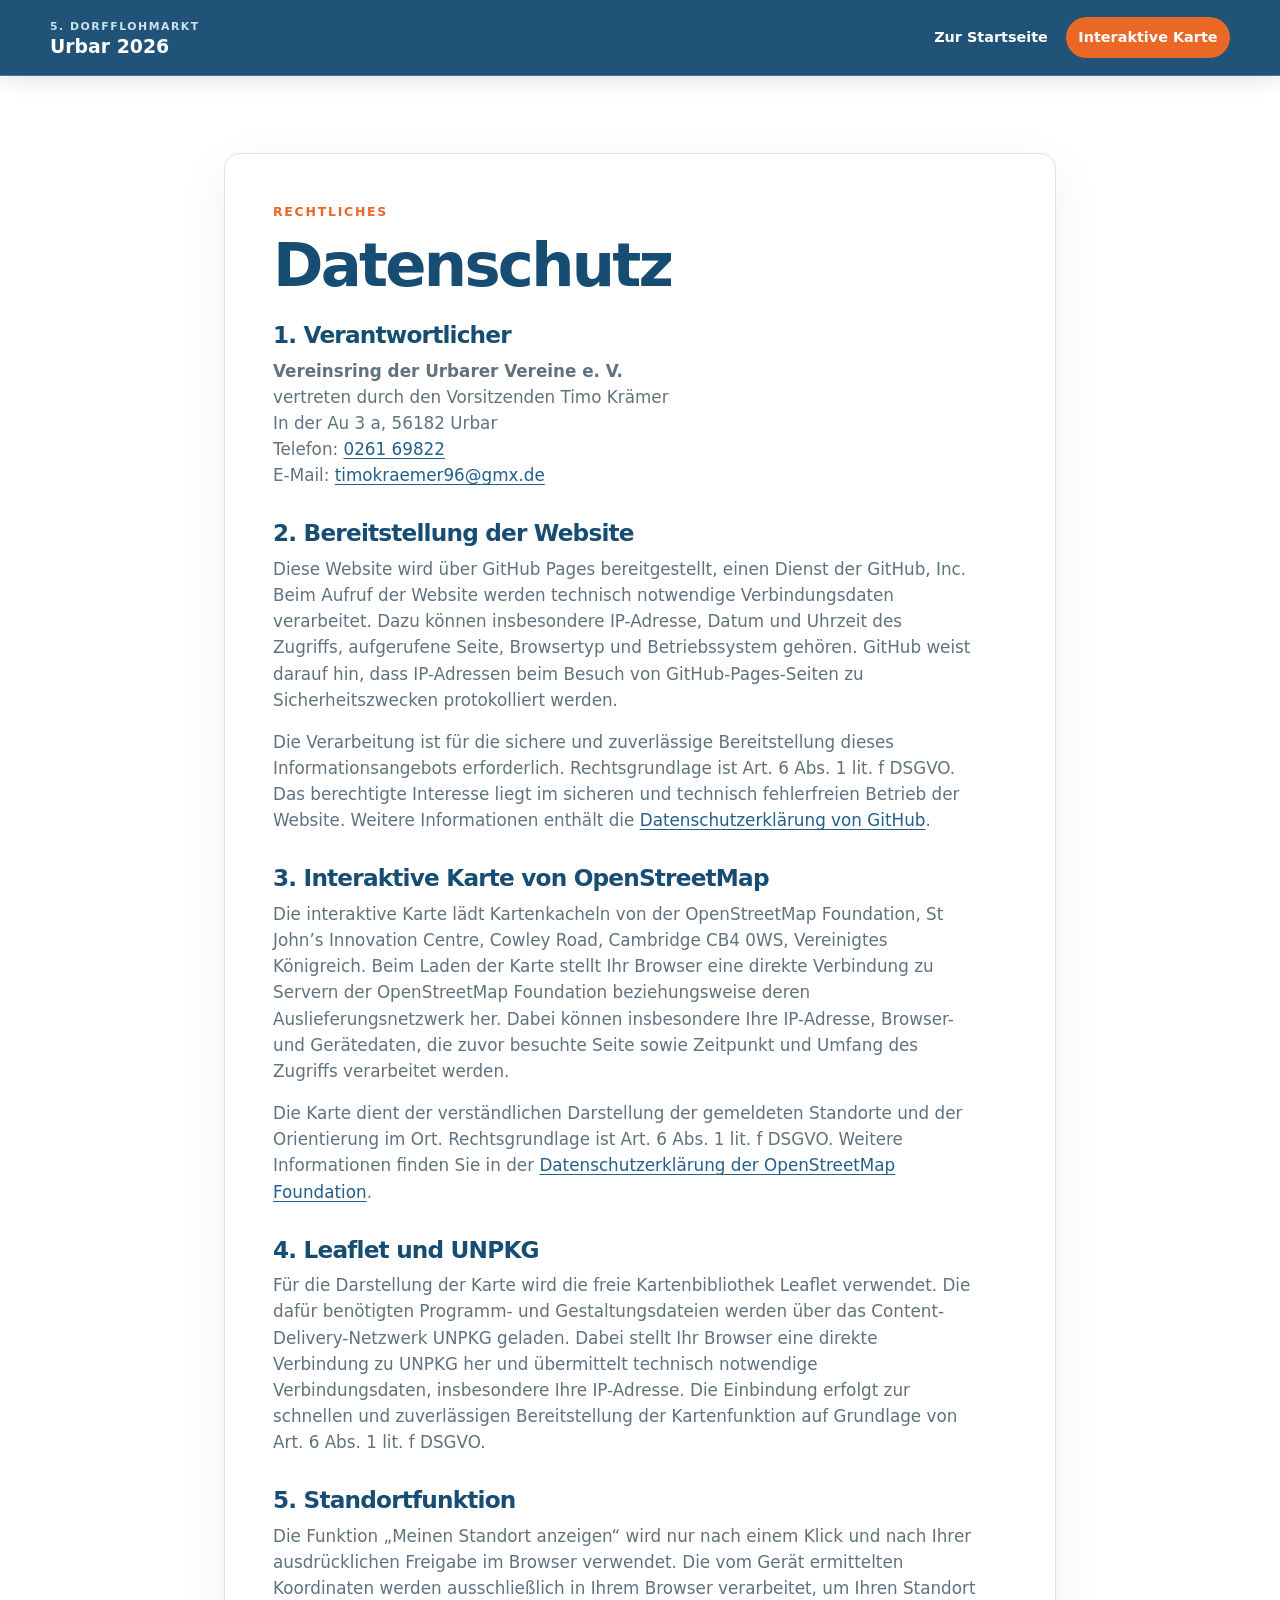
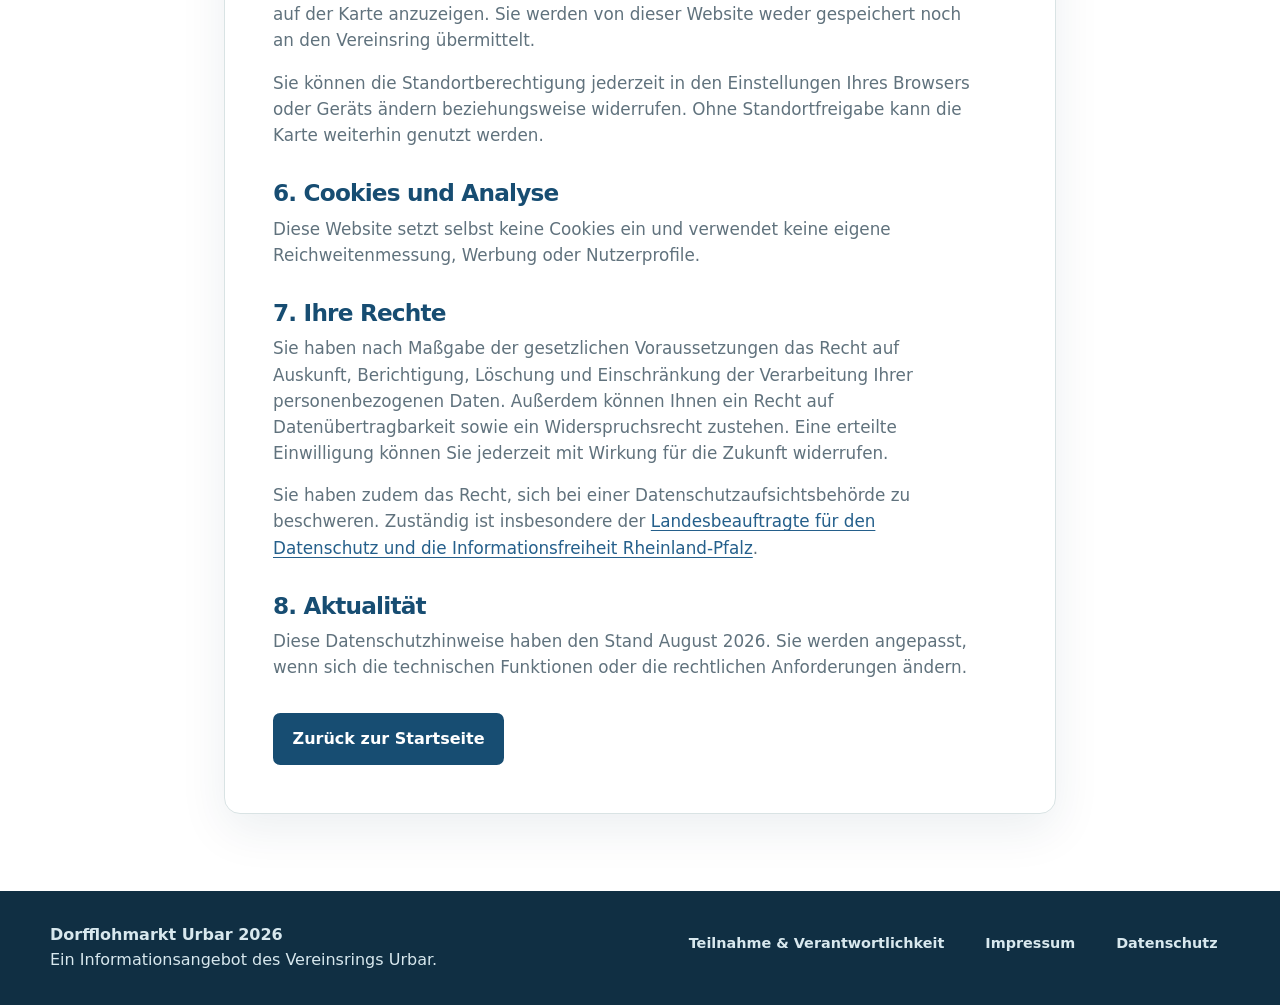
==== datenschutz.html @ 40c7b88b "Impressum und Datenschutzhinweise ergänzen" ====
<!doctype html>
<html lang="de">
<head>
  <meta charset="utf-8">
  <meta name="viewport" content="width=device-width, initial-scale=1">
  <meta name="description" content="Datenschutzhinweise der Internetseite zum Dorfflohmarkt Urbar 2026.">
  <meta name="theme-color" content="#174d72">
  <title>Datenschutz · Dorfflohmarkt Urbar 2026</title>
  <link rel="stylesheet" href="styles.css?v=20260827-12">
</head>
<body class="legal-page">
  <header class="site-header">
    <a class="brand" href="index.html" aria-label="Zur Startseite des Dorfflohmarkts Urbar">
      <span class="brand-kicker">5. Dorfflohmarkt</span>
      <span class="brand-name">Urbar 2026</span>
    </a>
    <nav aria-label="Seitennavigation">
      <a href="index.html">Zur Startseite</a>
      <a class="nav-highlight" href="index.html#karte">Interaktive Karte</a>
    </nav>
  </header>

  <main class="legal-main">
    <article class="legal-card">
      <p class="eyebrow">Rechtliches</p>
      <h1>Datenschutz</h1>

      <section>
        <h2>1. Verantwortlicher</h2>
        <p><strong>Vereinsring der Urbarer Vereine e. V.</strong><br>
          vertreten durch den Vorsitzenden Timo Krämer<br>
          In der Au 3 a, 56182 Urbar<br>
          Telefon: <a href="tel:+4926169822">0261 69822</a><br>
          E-Mail: <a href="mailto:timokraemer96@gmx.de">timokraemer96@gmx.de</a></p>
      </section>

      <section>
        <h2>2. Bereitstellung der Website</h2>
        <p>Diese Website wird über GitHub Pages bereitgestellt, einen Dienst der GitHub, Inc. Beim Aufruf der Website werden technisch notwendige Verbindungsdaten verarbeitet. Dazu können insbesondere IP-Adresse, Datum und Uhrzeit des Zugriffs, aufgerufene Seite, Browsertyp und Betriebssystem gehören. GitHub weist darauf hin, dass IP-Adressen beim Besuch von GitHub-Pages-Seiten zu Sicherheitszwecken protokolliert werden.</p>
        <p>Die Verarbeitung ist für die sichere und zuverlässige Bereitstellung dieses Informationsangebots erforderlich. Rechtsgrundlage ist Art. 6 Abs. 1 lit. f DSGVO. Das berechtigte Interesse liegt im sicheren und technisch fehlerfreien Betrieb der Website. Weitere Informationen enthält die <a href="https://docs.github.com/de/site-policy/privacy-policies/github-general-privacy-statement">Datenschutzerklärung von GitHub</a>.</p>
      </section>

      <section>
        <h2>3. Interaktive Karte von OpenStreetMap</h2>
        <p>Die interaktive Karte lädt Kartenkacheln von der OpenStreetMap Foundation, St John’s Innovation Centre, Cowley Road, Cambridge CB4 0WS, Vereinigtes Königreich. Beim Laden der Karte stellt Ihr Browser eine direkte Verbindung zu Servern der OpenStreetMap Foundation beziehungsweise deren Auslieferungsnetzwerk her. Dabei können insbesondere Ihre IP-Adresse, Browser- und Gerätedaten, die zuvor besuchte Seite sowie Zeitpunkt und Umfang des Zugriffs verarbeitet werden.</p>
        <p>Die Karte dient der verständlichen Darstellung der gemeldeten Standorte und der Orientierung im Ort. Rechtsgrundlage ist Art. 6 Abs. 1 lit. f DSGVO. Weitere Informationen finden Sie in der <a href="https://osmfoundation.org/wiki/Privacy_Policy">Datenschutzerklärung der OpenStreetMap Foundation</a>.</p>
      </section>

      <section>
        <h2>4. Leaflet und UNPKG</h2>
        <p>Für die Darstellung der Karte wird die freie Kartenbibliothek Leaflet verwendet. Die dafür benötigten Programm- und Gestaltungsdateien werden über das Content-Delivery-Netzwerk UNPKG geladen. Dabei stellt Ihr Browser eine direkte Verbindung zu UNPKG her und übermittelt technisch notwendige Verbindungsdaten, insbesondere Ihre IP-Adresse. Die Einbindung erfolgt zur schnellen und zuverlässigen Bereitstellung der Kartenfunktion auf Grundlage von Art. 6 Abs. 1 lit. f DSGVO.</p>
      </section>

      <section>
        <h2>5. Standortfunktion</h2>
        <p>Die Funktion „Meinen Standort anzeigen“ wird nur nach einem Klick und nach Ihrer ausdrücklichen Freigabe im Browser verwendet. Die vom Gerät ermittelten Koordinaten werden ausschließlich in Ihrem Browser verarbeitet, um Ihren Standort auf der Karte anzuzeigen. Sie werden von dieser Website weder gespeichert noch an den Vereinsring übermittelt.</p>
        <p>Sie können die Standortberechtigung jederzeit in den Einstellungen Ihres Browsers oder Geräts ändern beziehungsweise widerrufen. Ohne Standortfreigabe kann die Karte weiterhin genutzt werden.</p>
      </section>

      <section>
        <h2>6. Cookies und Analyse</h2>
        <p>Diese Website setzt selbst keine Cookies ein und verwendet keine eigene Reichweitenmessung, Werbung oder Nutzerprofile.</p>
      </section>

      <section>
        <h2>7. Ihre Rechte</h2>
        <p>Sie haben nach Maßgabe der gesetzlichen Voraussetzungen das Recht auf Auskunft, Berichtigung, Löschung und Einschränkung der Verarbeitung Ihrer personenbezogenen Daten. Außerdem können Ihnen ein Recht auf Datenübertragbarkeit sowie ein Widerspruchsrecht zustehen. Eine erteilte Einwilligung können Sie jederzeit mit Wirkung für die Zukunft widerrufen.</p>
        <p>Sie haben zudem das Recht, sich bei einer Datenschutzaufsichtsbehörde zu beschweren. Zuständig ist insbesondere der <a href="https://www.datenschutz.rlp.de/">Landesbeauftragte für den Datenschutz und die Informationsfreiheit Rheinland-Pfalz</a>.</p>
      </section>

      <section>
        <h2>8. Aktualität</h2>
        <p>Diese Datenschutzhinweise haben den Stand August 2026. Sie werden angepasst, wenn sich die technischen Funktionen oder die rechtlichen Anforderungen ändern.</p>
      </section>

      <a class="button button-primary legal-back" href="index.html">Zurück zur Startseite</a>
    </article>
  </main>

  <footer>
    <div class="footer-content">
      <div>
        <p><strong>Dorfflohmarkt Urbar 2026</strong></p>
        <p>Ein Informationsangebot des Vereinsrings Urbar.</p>
      </div>
      <nav class="footer-nav" aria-label="Rechtliche Hinweise">
        <a href="hinweise.html">Teilnahme &amp; Verantwortlichkeit</a>
        <a href="impressum.html">Impressum</a>
        <a href="datenschutz.html" aria-current="page">Datenschutz</a>
      </nav>
    </div>
  </footer>
</body>
</html>
---- styles.css ----
:root {
  --blue: #245f8b;
  --blue-dark: #174d72;
  --orange: #e96825;
  --orange-dark: #c94f18;
  --cream: #fffaf0;
  --sand: #f4ead8;
  --paper: #ffffff;
  --ink: #173142;
  --muted: #60727d;
  --teal: #2d7a78;
  --line: #d9e3e4;
  --shadow: 0 18px 50px rgb(23 49 66 / 14%);
  --max-width: 1180px;
}

* {
  box-sizing: border-box;
}

html {
  scroll-behavior: smooth;
  scroll-padding-top: 6rem;
}

body {
  margin: 0;
  min-height: 100%;
  background: var(--cream);
  color: var(--ink);
  font-family: system-ui, -apple-system, BlinkMacSystemFont, "Segoe UI", sans-serif;
  line-height: 1.55;
}

a {
  color: inherit;
}

img {
  display: block;
  max-width: 100%;
}

h1,
h2,
h3,
p,
figure {
  margin-top: 0;
}

h1,
h2,
h3 {
  line-height: 1.1;
}

h1 {
  max-width: 12ch;
  margin-bottom: 1rem;
  color: var(--blue-dark);
  font-size: clamp(2.6rem, 7vw, 5.7rem);
  letter-spacing: -0.045em;
}

h2 {
  margin-bottom: 1rem;
  color: var(--blue-dark);
  font-size: clamp(2rem, 5vw, 3.5rem);
  letter-spacing: -0.035em;
}

h3 {
  color: var(--blue-dark);
  font-size: 1.2rem;
}

.site-header {
  position: sticky;
  z-index: 1000;
  top: 0;
  display: flex;
  align-items: center;
  justify-content: space-between;
  gap: 1.5rem;
  min-height: 4.75rem;
  padding: 0.75rem max(1rem, calc((100vw - var(--max-width)) / 2));
  border-bottom: 1px solid rgb(255 255 255 / 18%);
  background: rgb(23 77 114 / 96%);
  box-shadow: 0 5px 18px rgb(23 49 66 / 12%);
  color: white;
  backdrop-filter: blur(10px);
}

.brand {
  display: flex;
  flex-direction: column;
  text-decoration: none;
}

.brand-kicker {
  color: #cbe4eb;
  font-size: 0.68rem;
  font-weight: 800;
  letter-spacing: 0.14em;
  text-transform: uppercase;
}

.brand-name {
  font-size: 1.18rem;
  font-weight: 850;
  line-height: 1.1;
}

nav {
  display: flex;
  align-items: center;
  gap: 0.35rem;
}

nav a {
  padding: 0.58rem 0.78rem;
  border-radius: 999px;
  font-size: 0.9rem;
  font-weight: 750;
  text-decoration: none;
}

nav a:hover,
nav a:focus-visible {
  background: rgb(255 255 255 / 13%);
}

nav .nav-highlight {
  background: var(--orange);
  color: white;
}

nav .nav-highlight:hover,
nav .nav-highlight:focus-visible {
  background: var(--orange-dark);
}

.hero {
  display: grid;
  align-items: center;
  gap: clamp(2rem, 6vw, 5rem);
  width: min(var(--max-width), calc(100% - 2rem));
  min-height: calc(100vh - 4.75rem);
  margin: 0 auto;
  padding: clamp(2.5rem, 7vw, 6rem) 0;
}

.hero::before {
  position: absolute;
  z-index: -1;
  top: 8rem;
  left: -7rem;
  width: 18rem;
  height: 18rem;
  border-radius: 50%;
  background: #cfe9ea;
  content: "";
  filter: blur(1px);
  opacity: 0.75;
}

.eyebrow {
  margin-bottom: 0.65rem;
  color: var(--orange);
  font-size: 0.78rem;
  font-weight: 850;
  letter-spacing: 0.14em;
  text-transform: uppercase;
}

.hero-date {
  display: inline-block;
  margin-bottom: 1.25rem;
  padding: 0.42rem 0.72rem;
  border-radius: 0.35rem;
  background: var(--orange);
  color: white;
  font-size: clamp(1.05rem, 2.6vw, 1.35rem);
  font-weight: 850;
}

.hero-intro {
  max-width: 35rem;
  margin-bottom: 1.8rem;
  color: var(--muted);
  font-size: clamp(1.05rem, 2.2vw, 1.25rem);
}

.hero-actions {
  display: flex;
  flex-wrap: wrap;
  gap: 0.75rem;
}

.button {
  display: inline-flex;
  align-items: center;
  justify-content: center;
  min-height: 3rem;
  padding: 0.72rem 1.1rem;
  border: 2px solid var(--blue-dark);
  border-radius: 0.45rem;
  font-weight: 800;
  text-decoration: none;
}

.button-primary {
  background: var(--blue-dark);
  color: white;
}

.button-secondary {
  background: transparent;
  color: var(--blue-dark);
}

.hero-poster {
  width: min(100%, 31rem);
  margin: 0 auto;
  padding: 0.6rem;
  border-radius: 1.25rem;
  background: white;
  box-shadow: var(--shadow);
  transform: rotate(0.8deg);
}

.hero-poster img {
  width: 100%;
  border-radius: 0.75rem;
}

.info-section {
  padding: clamp(4rem, 8vw, 7rem) max(1rem, calc((100vw - var(--max-width)) / 2));
  background: var(--blue-dark);
  color: white;
}

.info-section h2,
.info-section h3 {
  color: white;
}

.info-section .eyebrow {
  color: #ffb17f;
}

.info-grid {
  display: grid;
  gap: 1rem;
  margin-top: 2rem;
}

.info-grid article {
  padding: 1.35rem;
  border: 1px solid rgb(255 255 255 / 18%);
  border-radius: 0.8rem;
  background: rgb(255 255 255 / 7%);
}

.info-grid article p {
  margin-bottom: 0;
  color: #d8e8ee;
}

.info-number {
  display: block;
  margin-bottom: 1.5rem;
  color: #ffb17f;
  font-size: 0.82rem;
  font-weight: 850;
}

.map-area {
  padding: clamp(4rem, 8vw, 7rem) max(1rem, calc((100vw - var(--max-width)) / 2));
  background: #eef5f3;
}

.section-heading {
  display: flex;
  align-items: end;
  justify-content: space-between;
  gap: 1.5rem;
  margin-bottom: 1.4rem;
}

.section-heading h2 {
  margin-bottom: 0;
}

.stand-count {
  margin-bottom: 0.35rem;
  color: var(--muted);
  font-size: 0.92rem;
  font-weight: 700;
  text-align: right;
}

.location-tools {
  display: flex;
  align-items: center;
  flex-wrap: wrap;
  gap: 0.8rem 1rem;
  margin-bottom: 1rem;
}

.location-button {
  display: inline-flex;
  align-items: center;
  justify-content: center;
  gap: 0.55rem;
  min-height: 3rem;
  padding: 0.7rem 1rem;
  border: 0;
  border-radius: 0.5rem;
  background: var(--blue-dark);
  box-shadow: 0 5px 16px rgb(23 77 114 / 18%);
  color: white;
  font: inherit;
  font-weight: 800;
  cursor: pointer;
}

.location-button:hover,
.location-button:focus-visible {
  background: var(--blue);
}

.location-button:focus-visible {
  outline: 3px solid var(--orange);
  outline-offset: 2px;
}

.location-button:disabled {
  cursor: wait;
  opacity: 0.68;
}

.location-symbol {
  font-size: 1.35rem;
  line-height: 1;
}

.location-status {
  flex: 1 1 18rem;
  margin-bottom: 0;
  color: var(--muted);
  font-size: 0.88rem;
}

.location-status[data-state="success"] {
  color: var(--teal);
  font-weight: 700;
}

.location-status[data-state="error"] {
  color: #a63c22;
  font-weight: 700;
}

.user-location-marker {
  display: grid;
  width: 1.55rem;
  height: 1.55rem;
  place-items: center;
  border: 3px solid white;
  border-radius: 50%;
  background: var(--blue);
  box-shadow: 0 0 0 5px rgb(36 95 139 / 25%), 0 3px 10px rgb(0 0 0 / 30%);
}

.user-location-marker::after {
  width: 0.42rem;
  height: 0.42rem;
  border-radius: 50%;
  background: white;
  content: "";
}

.map-layout {
  display: grid;
  overflow: hidden;
  border: 1px solid var(--line);
  border-radius: 1rem;
  background: white;
  box-shadow: var(--shadow);
}

#map {
  width: 100%;
  height: min(65vh, 43rem);
  min-height: 25rem;
  background: #dfeae7;
}

.stand-list-section {
  padding: 1.25rem;
  background: var(--paper);
}

#empty-message {
  color: var(--muted);
}

.stand-list {
  display: grid;
  gap: 0.75rem;
  margin: 0;
  padding: 0;
  list-style: none;
}

.stand-card {
  padding: 0.9rem 1rem;
  border: 1px solid var(--line);
  border-radius: 0.7rem;
  background: white;
  cursor: pointer;
}

.stand-card:hover {
  border-color: var(--teal);
}

.stand-card:focus-visible {
  outline: 3px solid var(--orange);
  outline-offset: 2px;
}

.stand-card strong,
.stand-card span {
  display: block;
}

.stand-card span {
  color: var(--muted);
  font-size: 0.92rem;
}

.marker-number {
  display: grid;
  width: 2.15rem;
  height: 2.15rem;
  place-items: center;
  border: 2px solid white;
  border-radius: 50%;
  background: var(--orange);
  box-shadow: 0 2px 9px rgb(0 0 0 / 30%);
  color: white;
  font-size: 0.78rem;
  font-weight: 850;
}

.service-list {
  display: grid;
  gap: 0.65rem;
  margin: 0;
  padding: 0;
  list-style: none;
}

.map-accordion {
  overflow: hidden;
  border: 1px solid var(--line);
  border-radius: 0.75rem;
  background: white;
}

.map-accordion + .map-accordion {
  margin-top: 0.75rem;
}

.map-accordion summary {
  display: flex;
  align-items: center;
  justify-content: space-between;
  gap: 0.75rem;
  padding: 1rem;
  color: var(--blue-dark);
  font-weight: 850;
  cursor: pointer;
  list-style: none;
}

.map-accordion summary::-webkit-details-marker {
  display: none;
}

.map-accordion summary::after {
  display: grid;
  width: 1.65rem;
  height: 1.65rem;
  flex: 0 0 auto;
  place-items: center;
  border-radius: 50%;
  background: #e7f0f6;
  color: var(--blue-dark);
  content: "+";
  font-size: 1.2rem;
  line-height: 1;
}

.map-accordion[open] summary {
  border-bottom: 1px solid var(--line);
}

.map-accordion[open] summary::after {
  content: "−";
}

.map-accordion summary:hover,
.map-accordion summary:focus-visible {
  background: #f3f8f7;
}

.map-accordion summary:focus-visible {
  outline: 3px solid var(--orange);
  outline-offset: -3px;
}

.map-accordion-content {
  padding: 0.85rem;
}

.map-accordion-content #empty-message {
  margin-bottom: 0;
}

.service-card {
  display: grid;
  grid-template-columns: 2.25rem minmax(0, 1fr);
  gap: 0.75rem;
  padding: 0.8rem;
  border: 1px solid var(--line);
  border-radius: 0.7rem;
  background: #f8fbfa;
  cursor: pointer;
}

.service-card:hover {
  border-color: var(--teal);
}

.service-card:focus-visible {
  outline: 3px solid var(--orange);
  outline-offset: 2px;
}

.service-card-symbol,
.service-marker {
  display: grid;
  place-items: center;
  border: 2px solid white;
  border-radius: 0.55rem;
  box-shadow: 0 2px 9px rgb(0 0 0 / 25%);
  color: white;
  font-weight: 900;
}

.service-card-symbol {
  width: 2.25rem;
  height: 2.25rem;
  align-self: start;
  font-size: 0.9rem;
}

.service-marker {
  width: 2.15rem;
  height: 2.15rem;
  font-size: 0.85rem;
}

.service-card-symbol-parkplatz,
.service-marker-parkplatz {
  background: var(--blue);
}

.service-card-symbol-verpflegung,
.service-marker-verpflegung {
  background: var(--orange-dark);
}

.service-card-copy,
.service-card-copy > span {
  display: block;
}

.service-card-copy > strong {
  color: var(--blue-dark);
  font-size: 0.9rem;
}

.service-card-copy > span:not(.service-type) {
  margin-top: 0.12rem;
  color: var(--muted);
  font-size: 0.78rem;
}

.service-type {
  width: max-content;
  margin-top: 0.4rem;
  padding: 0.18rem 0.42rem;
  border-radius: 999px;
  font-size: 0.66rem;
  font-weight: 850;
}

.service-type-parkplatz {
  background: #e1edf5;
  color: var(--blue-dark);
}

.service-type-verpflegung {
  background: #fff0d2;
  color: #995014;
}

.service-popup .service-type {
  display: inline-flex;
}

footer {
  display: grid;
  gap: 1rem;
  padding: 2rem max(1rem, calc((100vw - var(--max-width)) / 2));
  background: #102f43;
  color: #d8e8ee;
}

footer p {
  margin-bottom: 0;
}

.footer-small {
  font-size: 0.76rem;
  opacity: 0.8;
}

.footer-content {
  display: flex;
  align-items: flex-start;
  justify-content: space-between;
  gap: 1.5rem;
}

.footer-nav {
  display: flex;
  flex-wrap: wrap;
  justify-content: flex-end;
  gap: 0.45rem 1rem;
}

footer a {
  color: inherit;
  text-underline-offset: 0.2em;
}

.footer-nav a {
  font-weight: 750;
}

.legal-page {
  min-height: 100vh;
  background: var(--paper);
}

.legal-main {
  min-height: calc(100vh - 18rem);
  padding: clamp(2rem, 6vw, 5rem) max(1rem, calc((100vw - 52rem) / 2));
}

.legal-card {
  padding: clamp(1.5rem, 5vw, 3rem);
  border: 1px solid var(--line);
  border-radius: 1rem;
  background: white;
  box-shadow: 0 1rem 3rem rgb(18 53 72 / 8%);
}

.legal-card h1 {
  margin-bottom: 1.5rem;
  color: var(--blue-dark);
  font-size: clamp(2rem, 6vw, 3.8rem);
}

.legal-card p:not(.eyebrow) {
  max-width: 44rem;
  color: var(--muted);
  font-size: 1.05rem;
}

.legal-card section + section {
  margin-top: 2rem;
}

.legal-card h2 {
  margin-bottom: 0.65rem;
  color: var(--blue-dark);
  font-size: clamp(1.15rem, 3vw, 1.45rem);
}

.legal-card a:not(.button) {
  color: var(--blue);
  text-underline-offset: 0.18em;
}

.legal-back {
  margin-top: 1rem;
}

.visually-hidden {
  position: absolute;
  width: 1px;
  height: 1px;
  padding: 0;
  margin: -1px;
  overflow: hidden;
  clip: rect(0, 0, 0, 0);
  white-space: nowrap;
  border: 0;
}

@media (min-width: 760px) {
  .hero {
    grid-template-columns: minmax(0, 1.05fr) minmax(20rem, 0.75fr);
  }

  .info-grid {
    grid-template-columns: repeat(3, 1fr);
  }

  .map-layout {
    grid-template-columns: minmax(0, 1.8fr) minmax(20rem, 1fr);
  }

  .stand-list-section {
    max-height: min(65vh, 43rem);
    overflow-y: auto;
    padding: 1.5rem;
  }
}

@media (max-width: 620px) {
  .site-header {
    align-items: flex-start;
    flex-direction: column;
    gap: 0.55rem;
  }

  nav {
    width: 100%;
  }

  nav a {
    flex: 1;
    padding: 0.48rem 0.35rem;
    font-size: 0.78rem;
    text-align: center;
  }

  .footer-content {
    flex-direction: column;
  }

  .footer-nav {
    justify-content: flex-start;
  }

  .hero {
    min-height: auto;
  }

  .hero-copy {
    text-align: center;
  }

  h1 {
    margin-right: auto;
    margin-left: auto;
  }

  .hero-actions {
    justify-content: center;
  }

  .hero-poster {
    transform: none;
  }

  .section-heading {
    align-items: flex-start;
    flex-direction: column;
    gap: 0.25rem;
  }

  .stand-count {
    text-align: left;
  }

  #map {
    height: 58vh;
    min-height: 22rem;
  }

  .stand-list-section {
    padding: 0.85rem;
  }

  .map-accordion summary {
    padding: 0.9rem;
  }

  .map-accordion-content {
    padding: 0.7rem;
  }

  .location-card {
    padding: 0.85rem;
  }
}

@media (prefers-reduced-motion: reduce) {
  html {
    scroll-behavior: auto;
  }
}


/* Orte mit einem oder mehreren Ständen */
.location-card {
  padding: 1rem;
  border: 1px solid var(--line);
  border-radius: 0.75rem;
  background: white;
  cursor: pointer;
}

.location-card:hover {
  border-color: var(--teal);
}

.location-card:focus-visible {
  outline: 3px solid var(--orange);
  outline-offset: 2px;
}

.location-card-heading {
  display: grid;
  align-items: flex-start;
  justify-items: start;
  gap: 0.45rem;
}

.location-card-heading > strong {
  color: var(--blue-dark);
}

.location-address {
  display: block;
  margin-top: 0.35rem;
  color: var(--muted);
  font-size: 0.88rem;
}

.place-type {
  display: inline-flex;
  max-width: 100%;
  padding: 0.22rem 0.48rem;
  border-radius: 999px;
  font-size: 0.68rem;
  font-weight: 800;
  line-height: 1.25;
  text-align: left;
}

.place-type-private {
  background: #e7f0f6;
  color: var(--blue-dark);
}

.place-type-group {
  background: #dff0e8;
  color: #226457;
}

.location-stands,
.popup-stands {
  display: grid;
  gap: 0.5rem;
  margin: 0.8rem 0 0;
  padding: 0;
  list-style: none;
}

.location-stands > li {
  padding-top: 0.55rem;
  border-top: 1px solid var(--line);
}

.stand-line,
.stand-offer,
.feature-list {
  display: block;
}

.stand-line > strong {
  color: var(--ink);
  font-size: 0.9rem;
}

.stand-offer {
  margin-top: 0.12rem;
  color: var(--muted);
  font-size: 0.83rem;
}

.feature-list {
  margin-top: 0.35rem;
}

.feature-badge {
  display: inline-flex;
  margin: 0 0.25rem 0.2rem 0;
  padding: 0.2rem 0.45rem;
  border-radius: 0.3rem;
  background: #edf2f2;
  color: var(--ink);
  font-size: 0.7rem;
  font-weight: 800;
}

.feature-cake {
  background: #fff0d2;
  color: #995014;
}

.marker-group {
  background: var(--teal);
  font-size: 0.7rem;
}

.location-popup {
  display: grid;
  gap: 0.28rem;
  min-width: 13rem;
}

.location-popup-title {
  color: var(--blue-dark);
  font-size: 1rem;
}

.location-popup .place-type {
  width: max-content;
  margin-top: 0.2rem;
}

.popup-stands > li {
  padding-top: 0.45rem;
  border-top: 1px solid #dfe6e7;
}
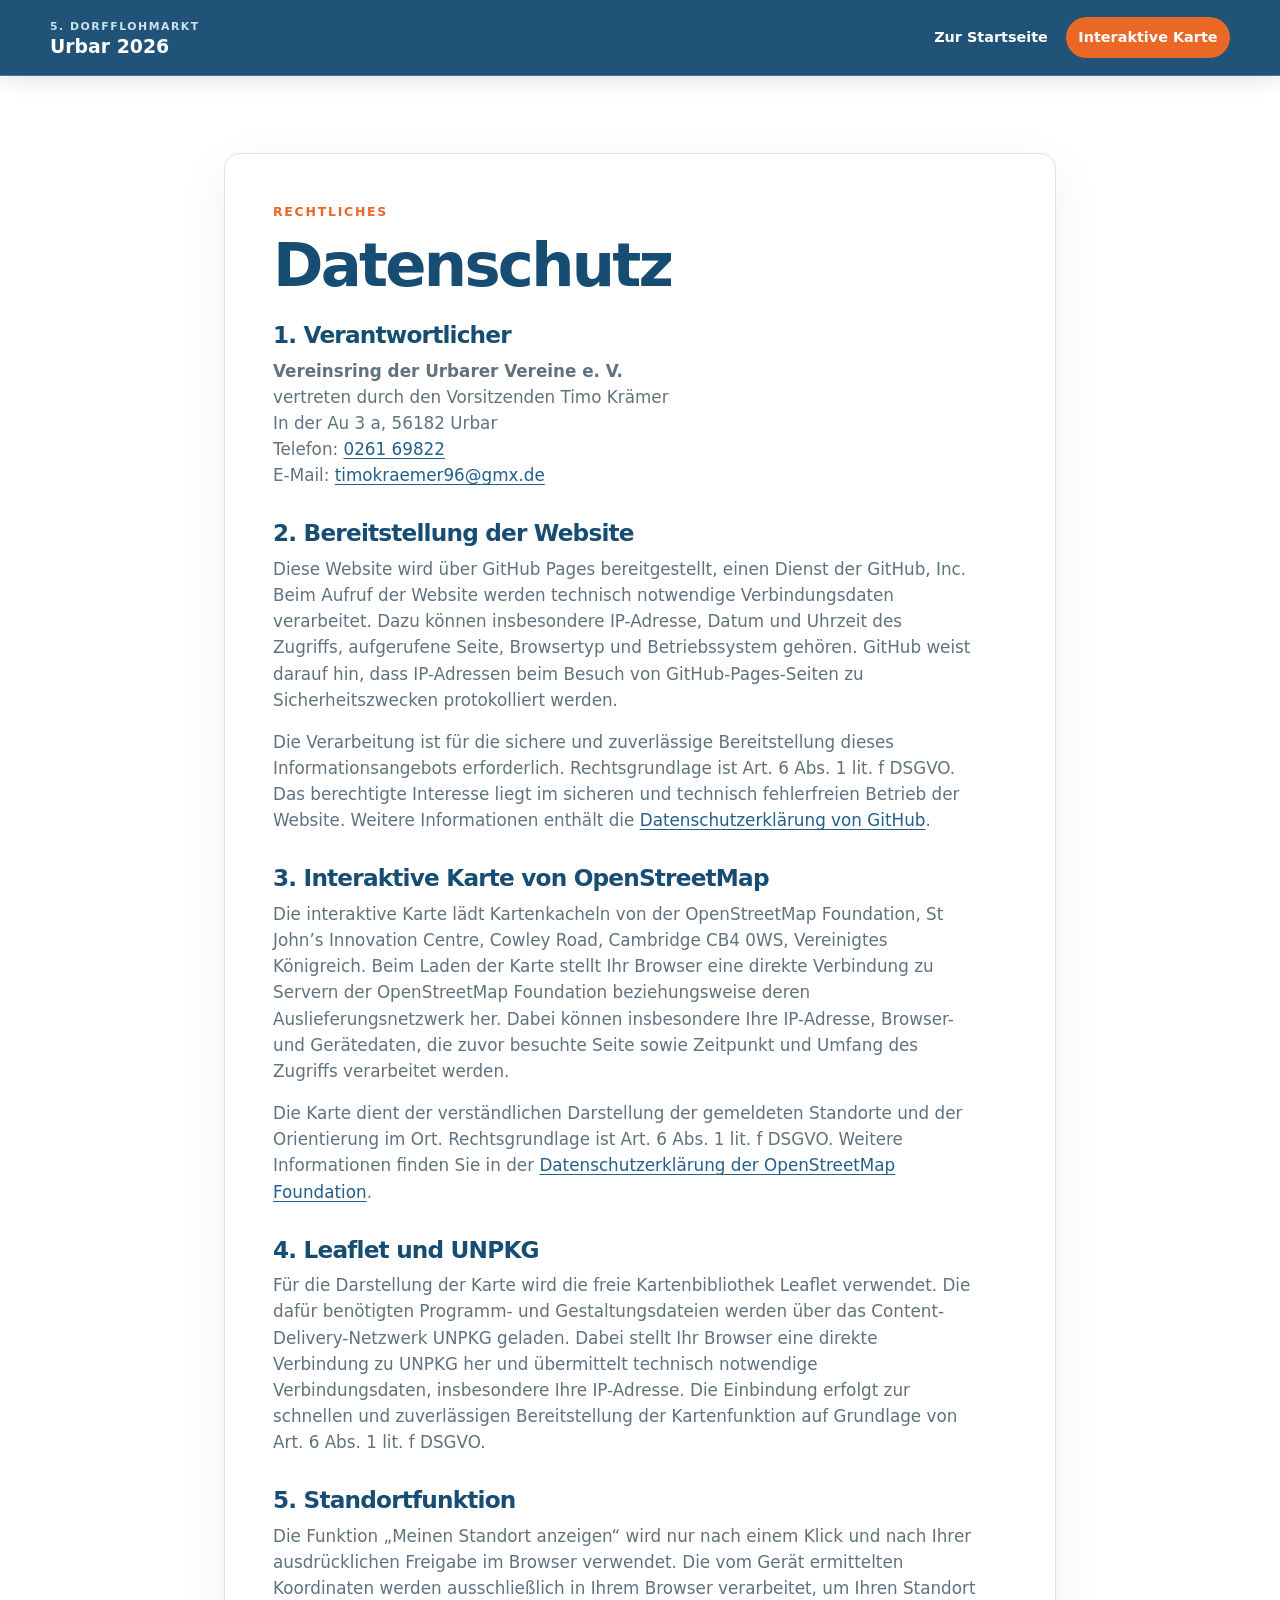
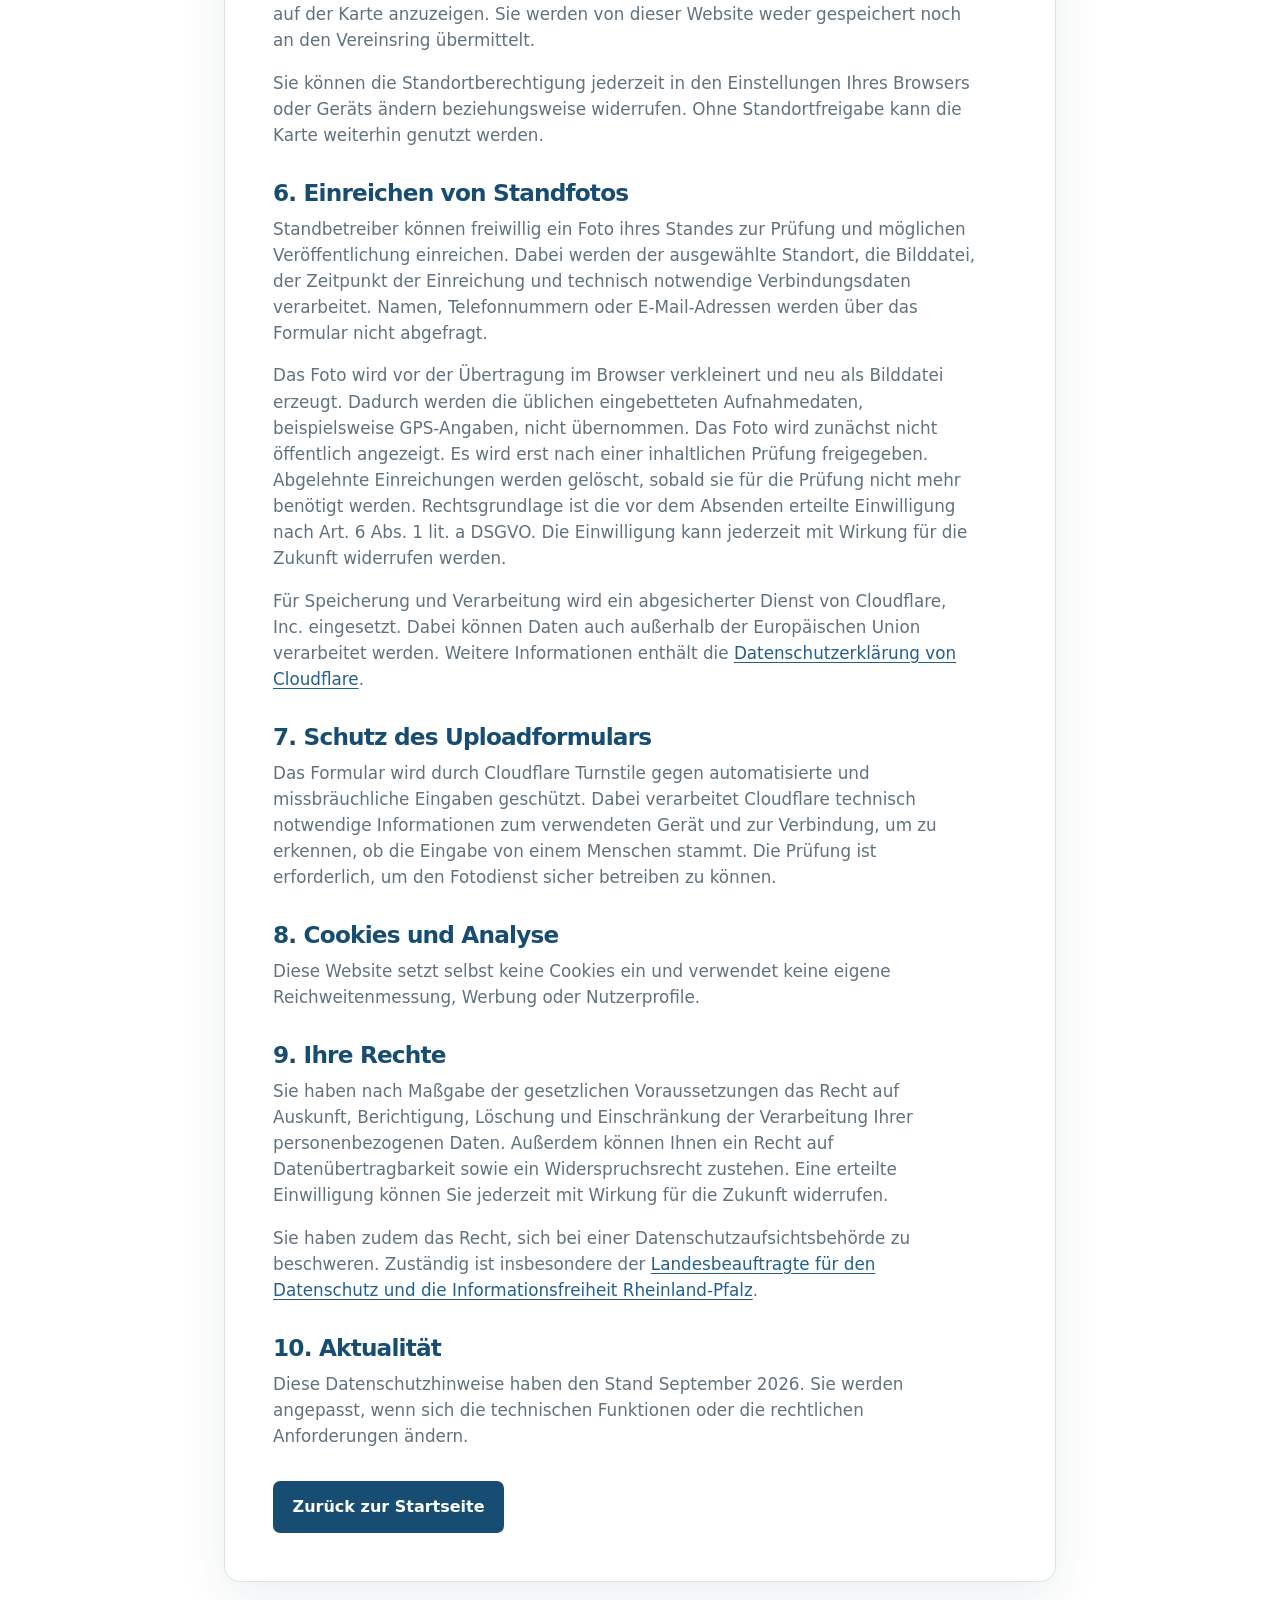
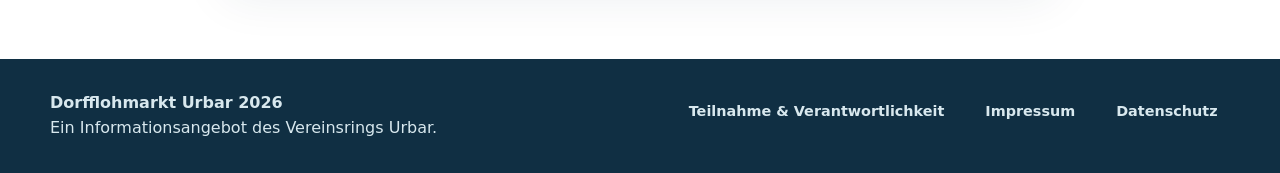
==== commit c1434d09: "Foto-Testseite: datenschutz.html aktualisieren" ====
--- a/datenschutz.html
+++ b/datenschutz.html
@@ -58,19 +58,31 @@
       </section>
 
       <section>
-        <h2>6. Cookies und Analyse</h2>
+        <h2>6. Einreichen von Standfotos</h2>
+        <p>Standbetreiber können freiwillig ein Foto ihres Standes zur Prüfung und möglichen Veröffentlichung einreichen. Dabei werden der ausgewählte Standort, die Bilddatei, der Zeitpunkt der Einreichung und technisch notwendige Verbindungsdaten verarbeitet. Namen, Telefonnummern oder E-Mail-Adressen werden über das Formular nicht abgefragt.</p>
+        <p>Das Foto wird vor der Übertragung im Browser verkleinert und neu als Bilddatei erzeugt. Dadurch werden die üblichen eingebetteten Aufnahmedaten, beispielsweise GPS-Angaben, nicht übernommen. Das Foto wird zunächst nicht öffentlich angezeigt. Es wird erst nach einer inhaltlichen Prüfung freigegeben. Abgelehnte Einreichungen werden gelöscht, sobald sie für die Prüfung nicht mehr benötigt werden. Rechtsgrundlage ist die vor dem Absenden erteilte Einwilligung nach Art. 6 Abs. 1 lit. a DSGVO. Die Einwilligung kann jederzeit mit Wirkung für die Zukunft widerrufen werden.</p>
+        <p>Für Speicherung und Verarbeitung wird ein abgesicherter Dienst von Cloudflare, Inc. eingesetzt. Dabei können Daten auch außerhalb der Europäischen Union verarbeitet werden. Weitere Informationen enthält die <a href="https://www.cloudflare.com/privacypolicy/">Datenschutzerklärung von Cloudflare</a>.</p>
+      </section>
+
+      <section>
+        <h2>7. Schutz des Uploadformulars</h2>
+        <p>Das Formular wird durch Cloudflare Turnstile gegen automatisierte und missbräuchliche Eingaben geschützt. Dabei verarbeitet Cloudflare technisch notwendige Informationen zum verwendeten Gerät und zur Verbindung, um zu erkennen, ob die Eingabe von einem Menschen stammt. Die Prüfung ist erforderlich, um den Fotodienst sicher betreiben zu können.</p>
+      </section>
+
+      <section>
+        <h2>8. Cookies und Analyse</h2>
         <p>Diese Website setzt selbst keine Cookies ein und verwendet keine eigene Reichweitenmessung, Werbung oder Nutzerprofile.</p>
       </section>
 
       <section>
-        <h2>7. Ihre Rechte</h2>
+        <h2>9. Ihre Rechte</h2>
         <p>Sie haben nach Maßgabe der gesetzlichen Voraussetzungen das Recht auf Auskunft, Berichtigung, Löschung und Einschränkung der Verarbeitung Ihrer personenbezogenen Daten. Außerdem können Ihnen ein Recht auf Datenübertragbarkeit sowie ein Widerspruchsrecht zustehen. Eine erteilte Einwilligung können Sie jederzeit mit Wirkung für die Zukunft widerrufen.</p>
         <p>Sie haben zudem das Recht, sich bei einer Datenschutzaufsichtsbehörde zu beschweren. Zuständig ist insbesondere der <a href="https://www.datenschutz.rlp.de/">Landesbeauftragte für den Datenschutz und die Informationsfreiheit Rheinland-Pfalz</a>.</p>
       </section>
 
       <section>
-        <h2>8. Aktualität</h2>
-        <p>Diese Datenschutzhinweise haben den Stand August 2026. Sie werden angepasst, wenn sich die technischen Funktionen oder die rechtlichen Anforderungen ändern.</p>
+        <h2>10. Aktualität</h2>
+        <p>Diese Datenschutzhinweise haben den Stand September 2026. Sie werden angepasst, wenn sich die technischen Funktionen oder die rechtlichen Anforderungen ändern.</p>
       </section>
 
       <a class="button button-primary legal-back" href="index.html">Zurück zur Startseite</a>
--- a/styles.css
+++ b/styles.css
@@ -141,6 +141,206 @@
   background: var(--orange-dark);
 }
 
+.photo-main {
+  width: min(760px, calc(100% - 2rem));
+  margin: 0 auto;
+  padding: clamp(2.5rem, 7vw, 5rem) 0;
+}
+
+.photo-card {
+  padding: clamp(1.25rem, 4vw, 2.5rem);
+  border: 1px solid var(--line);
+  border-radius: 1rem;
+  background: var(--paper);
+  box-shadow: var(--shadow);
+}
+
+.photo-card h1 {
+  max-width: 15ch;
+  font-size: clamp(2.25rem, 7vw, 4.4rem);
+}
+
+.photo-intro {
+  max-width: 60ch;
+  color: var(--muted);
+  font-size: 1.05rem;
+}
+
+.photo-notice {
+  margin: 1.5rem 0;
+  padding: 1rem;
+  border-left: 5px solid var(--orange);
+  border-radius: 0.45rem;
+  background: #fff4e8;
+}
+
+.photo-form {
+  display: grid;
+  gap: 1.2rem;
+  margin-top: 1.75rem;
+}
+
+.form-field {
+  display: grid;
+  gap: 0.45rem;
+}
+
+.form-field label,
+.photo-consent strong {
+  color: var(--blue-dark);
+  font-weight: 800;
+}
+
+.form-field select,
+.form-field input[type="file"] {
+  width: 100%;
+  min-height: 3.25rem;
+  padding: 0.7rem 0.8rem;
+  border: 2px solid var(--line);
+  border-radius: 0.55rem;
+  background: white;
+  color: var(--ink);
+  font: inherit;
+}
+
+.form-field select:focus-visible,
+.form-field input[type="file"]:focus-visible {
+  border-color: var(--blue);
+  outline: 3px solid rgb(36 95 139 / 18%);
+}
+
+.field-help {
+  margin: 0;
+  color: var(--muted);
+  font-size: 0.92rem;
+}
+
+.photo-preview {
+  display: none;
+  overflow: hidden;
+  max-width: 34rem;
+  border-radius: 0.75rem;
+  background: var(--sand);
+}
+
+.photo-preview[data-visible="true"] {
+  display: block;
+}
+
+.photo-preview img {
+  width: 100%;
+  max-height: 28rem;
+  object-fit: contain;
+}
+
+.photo-consent {
+  display: grid;
+  grid-template-columns: auto 1fr;
+  gap: 0.75rem;
+  align-items: start;
+}
+
+.photo-consent input {
+  width: 1.35rem;
+  height: 1.35rem;
+  margin-top: 0.15rem;
+}
+
+.photo-submit {
+  width: 100%;
+  cursor: pointer;
+}
+
+.photo-submit:disabled {
+  cursor: wait;
+  opacity: 0.65;
+}
+
+.photo-status {
+  display: none;
+  margin: 0;
+  padding: 0.9rem 1rem;
+  border-radius: 0.5rem;
+  font-weight: 750;
+}
+
+.photo-status[data-state="loading"],
+.photo-status[data-state="success"],
+.photo-status[data-state="error"] {
+  display: block;
+}
+
+.photo-status[data-state="loading"] {
+  background: #eef5f8;
+  color: var(--blue-dark);
+}
+
+.photo-status[data-state="success"] {
+  background: #e6f4ec;
+  color: #175f3b;
+}
+
+.photo-status[data-state="error"] {
+  background: #fff0eb;
+  color: #a93f20;
+}
+
+.location-action-photo {
+  background: #fff4e8;
+  color: var(--orange-dark);
+}
+
+.stand-photo {
+  width: 100%;
+  max-height: 18rem;
+  margin: 0.85rem 0;
+  border-radius: 0.6rem;
+  background: var(--sand);
+  object-fit: cover;
+}
+
+.stand-photo-popup {
+  max-height: 14rem;
+}
+
+.admin-uploads {
+  display: grid;
+  gap: 1rem;
+  margin-top: 1.5rem;
+}
+
+.admin-upload-card {
+  padding: 1rem;
+  border: 1px solid var(--line);
+  border-radius: 0.75rem;
+  background: #f9fbfb;
+}
+
+.admin-upload-card h2 {
+  margin-bottom: 0.4rem;
+  font-size: 1.2rem;
+}
+
+.admin-upload-card img {
+  width: 100%;
+  max-height: 32rem;
+  margin: 1rem 0;
+  border-radius: 0.6rem;
+  object-fit: contain;
+}
+
+.admin-upload-actions {
+  display: flex;
+  flex-wrap: wrap;
+  gap: 0.6rem;
+}
+
+@media (max-width: 760px) {
+  .site-header nav a[href="foto.html"] {
+    display: none;
+  }
+}
+
 .hero {
   display: grid;
   align-items: center;
@@ -363,6 +563,35 @@
   font-weight: 700;
 }
 
+.map-search {
+  display: grid;
+  grid-template-columns: minmax(0, 32rem);
+  gap: 0.35rem;
+  margin-bottom: 1rem;
+}
+
+.map-search input {
+  width: 100%;
+  min-height: 3rem;
+  padding: 0.7rem 0.9rem;
+  border: 1px solid #b8c9ce;
+  border-radius: 0.55rem;
+  background: white;
+  color: var(--ink);
+  font: inherit;
+}
+
+.map-search input:focus {
+  border-color: var(--blue);
+  outline: 3px solid rgb(36 95 139 / 18%);
+}
+
+.map-search p {
+  margin: 0;
+  color: var(--muted);
+  font-size: 0.82rem;
+}
+
 .user-location-marker {
   display: grid;
   width: 1.55rem;
@@ -902,9 +1131,7 @@
   border-top: 1px solid var(--line);
 }
 
-.stand-line,
-.stand-offer,
-.feature-list {
+.stand-line {
   display: block;
 }
 
@@ -913,37 +1140,161 @@
   font-size: 0.9rem;
 }
 
-.stand-offer {
-  margin-top: 0.12rem;
-  color: var(--muted);
-  font-size: 0.83rem;
-}
-
-.feature-list {
-  margin-top: 0.35rem;
-}
-
-.feature-badge {
-  display: inline-flex;
-  margin: 0 0.25rem 0.2rem 0;
-  padding: 0.2rem 0.45rem;
-  border-radius: 0.3rem;
-  background: #edf2f2;
-  color: var(--ink);
-  font-size: 0.7rem;
-  font-weight: 800;
-}
-
-.feature-cake {
-  background: #fff0d2;
-  color: #995014;
-}
-
 .marker-group {
   background: var(--teal);
   font-size: 0.7rem;
 }
 
+.marker-cluster {
+  display: grid;
+  width: 2.8rem;
+  height: 2.8rem;
+  place-items: center;
+  border: 3px solid white;
+  border-radius: 50%;
+  background: var(--blue-dark);
+  box-shadow: 0 3px 12px rgb(0 0 0 / 32%);
+  color: white;
+  font-size: 0.72rem;
+  font-weight: 900;
+  line-height: 1;
+  text-align: center;
+}
+
+.location-actions {
+  display: flex;
+  flex-wrap: wrap;
+  gap: 0.4rem;
+  margin-top: 0.7rem;
+}
+
+.location-action {
+  display: inline-flex;
+  align-items: center;
+  min-height: 2rem;
+  padding: 0.3rem 0.55rem;
+  border-radius: 0.4rem;
+  background: #e7f0f6;
+  color: var(--blue-dark);
+  font-size: 0.72rem;
+  font-weight: 850;
+  text-decoration: none;
+}
+
+.location-action:hover,
+.location-action:focus-visible {
+  background: var(--blue-dark);
+  color: white;
+}
+
+.print-map-button {
+  min-height: 2.75rem;
+  margin-bottom: 1rem;
+  padding: 0.65rem 0.9rem;
+  border: 1px solid var(--blue-dark);
+  border-radius: 0.5rem;
+  background: white;
+  color: var(--blue-dark);
+  font: inherit;
+  font-weight: 800;
+  cursor: pointer;
+}
+
+.print-map-button:hover,
+.print-map-button:focus-visible {
+  background: var(--blue-dark);
+  color: white;
+}
+
+.qr-panel {
+  display: grid;
+  align-items: center;
+  gap: 1.25rem;
+  margin-top: 1.5rem;
+  padding: 1.25rem;
+  border: 1px solid var(--line);
+  border-radius: 1rem;
+  background: white;
+  box-shadow: var(--shadow);
+}
+
+.qr-panel img {
+  width: 9rem;
+  border-radius: 0.7rem;
+}
+
+.qr-panel h3,
+.qr-panel p {
+  margin-bottom: 0.55rem;
+}
+
+@media (min-width: 560px) {
+  .qr-panel {
+    grid-template-columns: auto minmax(0, 1fr);
+  }
+}
+
+@media print {
+  @page {
+    size: A4 landscape;
+    margin: 10mm;
+  }
+
+  .site-header,
+  .hero,
+  .info-section,
+  .location-tools,
+  .map-search,
+  .print-map-button,
+  .stand-list-section,
+  .qr-panel,
+  footer,
+  .location-actions {
+    display: none !important;
+  }
+
+  body,
+  .map-area {
+    background: white;
+  }
+
+  .map-area {
+    padding: 0;
+  }
+
+  .section-heading {
+    align-items: flex-end;
+    margin-bottom: 4mm;
+  }
+
+  .section-heading .eyebrow {
+    display: none;
+  }
+
+  .section-heading h2 {
+    font-size: 8mm;
+  }
+
+  .stand-count {
+    color: #334f5d;
+    font-size: 4mm;
+  }
+
+  .map-layout {
+    display: block;
+    overflow: visible;
+    border: 0;
+    box-shadow: none;
+  }
+
+  #map {
+    width: 100%;
+    height: 174mm;
+    min-height: 0;
+    border: 1px solid #aab8bd;
+  }
+}
+
 .location-popup {
   display: grid;
   gap: 0.28rem;
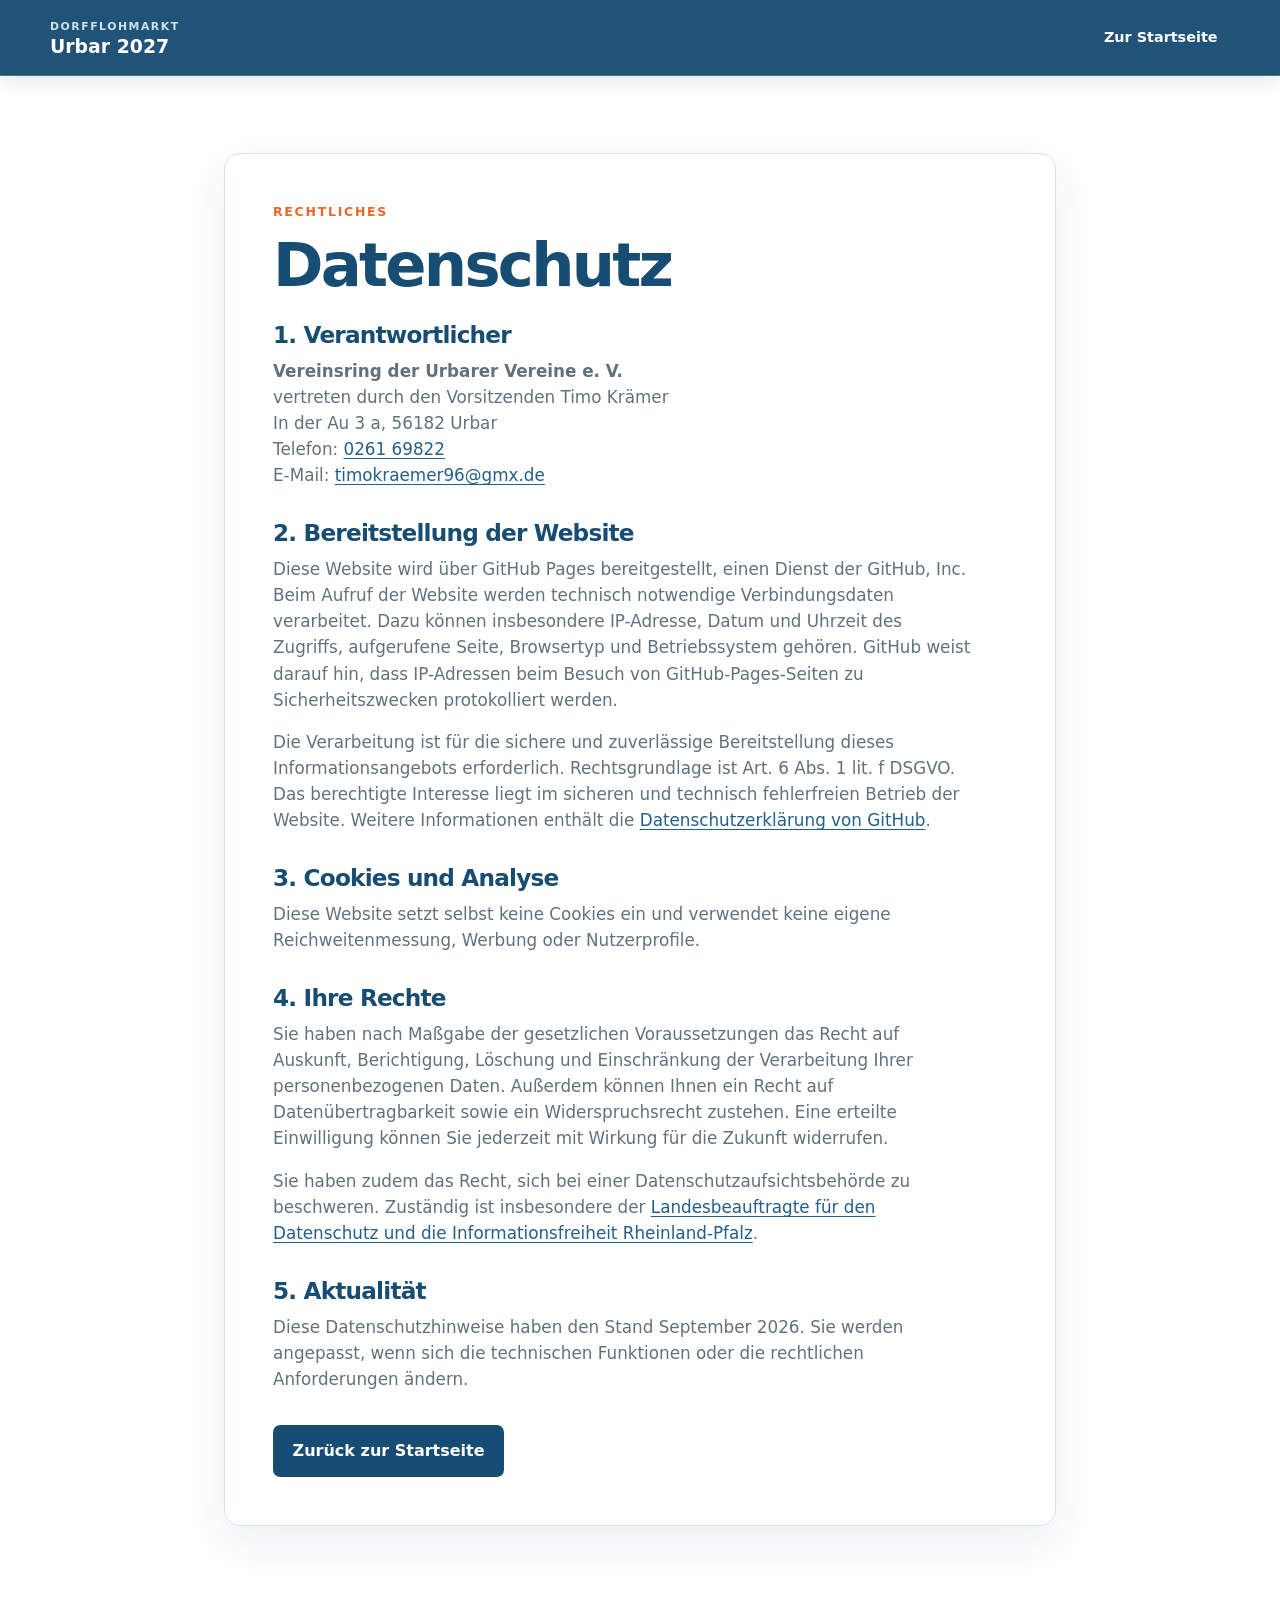
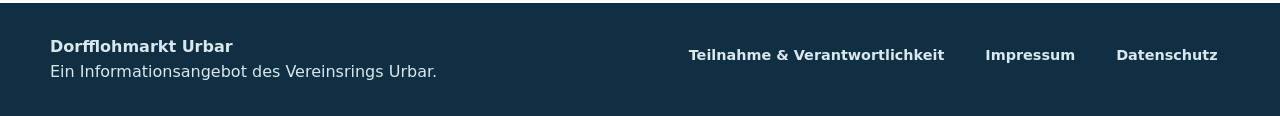
==== commit 2bda8976: "Datenschutz auf die reduzierte 2027-Seite anpassen" ====
--- a/datenschutz.html
+++ b/datenschutz.html
@@ -3,20 +3,19 @@
 <head>
   <meta charset="utf-8">
   <meta name="viewport" content="width=device-width, initial-scale=1">
-  <meta name="description" content="Datenschutzhinweise der Internetseite zum Dorfflohmarkt Urbar 2026.">
+  <meta name="description" content="Datenschutzhinweise der Internetseite zum Dorfflohmarkt Urbar.">
   <meta name="theme-color" content="#174d72">
-  <title>Datenschutz · Dorfflohmarkt Urbar 2026</title>
+  <title>Datenschutz · Dorfflohmarkt Urbar</title>
   <link rel="stylesheet" href="styles.css?v=20260827-12">
 </head>
 <body class="legal-page">
   <header class="site-header">
     <a class="brand" href="index.html" aria-label="Zur Startseite des Dorfflohmarkts Urbar">
-      <span class="brand-kicker">5. Dorfflohmarkt</span>
-      <span class="brand-name">Urbar 2026</span>
+      <span class="brand-kicker">Dorfflohmarkt</span>
+      <span class="brand-name">Urbar 2027</span>
     </a>
     <nav aria-label="Seitennavigation">
       <a href="index.html">Zur Startseite</a>
-      <a class="nav-highlight" href="index.html#karte">Interaktive Karte</a>
     </nav>
   </header>
 
@@ -41,47 +40,18 @@
       </section>
 
       <section>
-        <h2>3. Interaktive Karte von OpenStreetMap</h2>
-        <p>Die interaktive Karte lädt Kartenkacheln von der OpenStreetMap Foundation, St John’s Innovation Centre, Cowley Road, Cambridge CB4 0WS, Vereinigtes Königreich. Beim Laden der Karte stellt Ihr Browser eine direkte Verbindung zu Servern der OpenStreetMap Foundation beziehungsweise deren Auslieferungsnetzwerk her. Dabei können insbesondere Ihre IP-Adresse, Browser- und Gerätedaten, die zuvor besuchte Seite sowie Zeitpunkt und Umfang des Zugriffs verarbeitet werden.</p>
-        <p>Die Karte dient der verständlichen Darstellung der gemeldeten Standorte und der Orientierung im Ort. Rechtsgrundlage ist Art. 6 Abs. 1 lit. f DSGVO. Weitere Informationen finden Sie in der <a href="https://osmfoundation.org/wiki/Privacy_Policy">Datenschutzerklärung der OpenStreetMap Foundation</a>.</p>
-      </section>
-
-      <section>
-        <h2>4. Leaflet und UNPKG</h2>
-        <p>Für die Darstellung der Karte wird die freie Kartenbibliothek Leaflet verwendet. Die dafür benötigten Programm- und Gestaltungsdateien werden über das Content-Delivery-Netzwerk UNPKG geladen. Dabei stellt Ihr Browser eine direkte Verbindung zu UNPKG her und übermittelt technisch notwendige Verbindungsdaten, insbesondere Ihre IP-Adresse. Die Einbindung erfolgt zur schnellen und zuverlässigen Bereitstellung der Kartenfunktion auf Grundlage von Art. 6 Abs. 1 lit. f DSGVO.</p>
-      </section>
-
-      <section>
-        <h2>5. Standortfunktion</h2>
-        <p>Die Funktion „Meinen Standort anzeigen“ wird nur nach einem Klick und nach Ihrer ausdrücklichen Freigabe im Browser verwendet. Die vom Gerät ermittelten Koordinaten werden ausschließlich in Ihrem Browser verarbeitet, um Ihren Standort auf der Karte anzuzeigen. Sie werden von dieser Website weder gespeichert noch an den Vereinsring übermittelt.</p>
-        <p>Sie können die Standortberechtigung jederzeit in den Einstellungen Ihres Browsers oder Geräts ändern beziehungsweise widerrufen. Ohne Standortfreigabe kann die Karte weiterhin genutzt werden.</p>
-      </section>
-
-      <section>
-        <h2>6. Einreichen von Standfotos</h2>
-        <p>Standbetreiber können freiwillig ein Foto ihres Standes zur Prüfung und möglichen Veröffentlichung einreichen. Dabei werden der ausgewählte Standort, die Bilddatei, der Zeitpunkt der Einreichung und technisch notwendige Verbindungsdaten verarbeitet. Namen, Telefonnummern oder E-Mail-Adressen werden über das Formular nicht abgefragt.</p>
-        <p>Das Foto wird vor der Übertragung im Browser verkleinert und neu als Bilddatei erzeugt. Dadurch werden die üblichen eingebetteten Aufnahmedaten, beispielsweise GPS-Angaben, nicht übernommen. Das Foto wird zunächst nicht öffentlich angezeigt. Es wird erst nach einer inhaltlichen Prüfung freigegeben. Abgelehnte Einreichungen werden gelöscht, sobald sie für die Prüfung nicht mehr benötigt werden. Rechtsgrundlage ist die vor dem Absenden erteilte Einwilligung nach Art. 6 Abs. 1 lit. a DSGVO. Die Einwilligung kann jederzeit mit Wirkung für die Zukunft widerrufen werden.</p>
-        <p>Für Speicherung und Verarbeitung wird ein abgesicherter Dienst von Cloudflare, Inc. eingesetzt. Dabei können Daten auch außerhalb der Europäischen Union verarbeitet werden. Weitere Informationen enthält die <a href="https://www.cloudflare.com/privacypolicy/">Datenschutzerklärung von Cloudflare</a>.</p>
-      </section>
-
-      <section>
-        <h2>7. Schutz des Uploadformulars</h2>
-        <p>Das Formular wird durch Cloudflare Turnstile gegen automatisierte und missbräuchliche Eingaben geschützt. Dabei verarbeitet Cloudflare technisch notwendige Informationen zum verwendeten Gerät und zur Verbindung, um zu erkennen, ob die Eingabe von einem Menschen stammt. Die Prüfung ist erforderlich, um den Fotodienst sicher betreiben zu können.</p>
-      </section>
-
-      <section>
-        <h2>8. Cookies und Analyse</h2>
+        <h2>3. Cookies und Analyse</h2>
         <p>Diese Website setzt selbst keine Cookies ein und verwendet keine eigene Reichweitenmessung, Werbung oder Nutzerprofile.</p>
       </section>
 
       <section>
-        <h2>9. Ihre Rechte</h2>
+        <h2>4. Ihre Rechte</h2>
         <p>Sie haben nach Maßgabe der gesetzlichen Voraussetzungen das Recht auf Auskunft, Berichtigung, Löschung und Einschränkung der Verarbeitung Ihrer personenbezogenen Daten. Außerdem können Ihnen ein Recht auf Datenübertragbarkeit sowie ein Widerspruchsrecht zustehen. Eine erteilte Einwilligung können Sie jederzeit mit Wirkung für die Zukunft widerrufen.</p>
         <p>Sie haben zudem das Recht, sich bei einer Datenschutzaufsichtsbehörde zu beschweren. Zuständig ist insbesondere der <a href="https://www.datenschutz.rlp.de/">Landesbeauftragte für den Datenschutz und die Informationsfreiheit Rheinland-Pfalz</a>.</p>
       </section>
 
       <section>
-        <h2>10. Aktualität</h2>
+        <h2>5. Aktualität</h2>
         <p>Diese Datenschutzhinweise haben den Stand September 2026. Sie werden angepasst, wenn sich die technischen Funktionen oder die rechtlichen Anforderungen ändern.</p>
       </section>
 
@@ -92,7 +62,7 @@
   <footer>
     <div class="footer-content">
       <div>
-        <p><strong>Dorfflohmarkt Urbar 2026</strong></p>
+        <p><strong>Dorfflohmarkt Urbar</strong></p>
         <p>Ein Informationsangebot des Vereinsrings Urbar.</p>
       </div>
       <nav class="footer-nav" aria-label="Rechtliche Hinweise">
